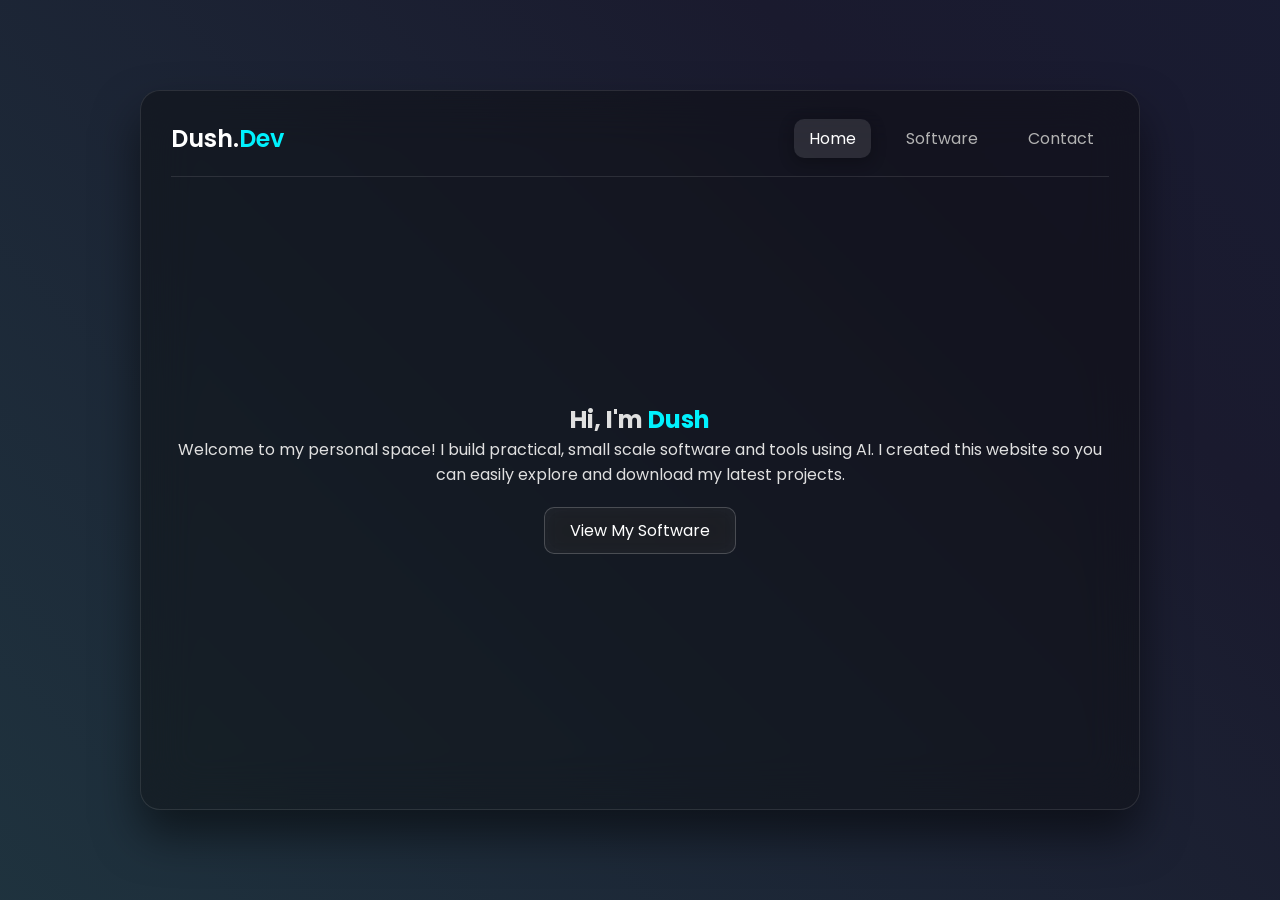
==== index.html @ cdedb85a "Add files via upload" ====
<!DOCTYPE html>
<html lang="en">
<head>
    <meta charset="UTF-8">
    <meta name="viewport" content="width=device-width, initial-scale=1.0">
    <title>Dush | Software Hub</title>
    <link rel="stylesheet" href="style.css">
    <link href="https://cdnjs.cloudflare.com/ajax/libs/font-awesome/6.0.0/css/all.min.css" rel="stylesheet">
</head>
<body>
    <!-- Glassmorphism Main Container -->
    <div class="glass-container">
        <nav>
            <h2 class="logo">Dush.<span>Dev</span></h2>
            <ul>
                <li><a href="#" onclick="showSection('home')" class="active" id="nav-home">Home</a></li>
                <li><a href="#" onclick="showSection('software')" id="nav-software">Software</a></li>
                <li><a href="#" onclick="showSection('contact')" id="nav-contact">Contact</a></li>
            </ul>
        </nav>

        <main>
            <!-- Home Section -->
            <section id="home" class="active-section">
                <h1>Hi, I'm <span class="highlight">Dush</span></h1>
                <p>Welcome to my personal space! I build practical, small scale software and tools using AI. I created this website so you can easily explore and download my latest projects.</p>
                <button class="glass-btn" onclick="showSection('software')">View My Software</button>
            </section>

            <!-- Software Section -->
            <section id="software" class="hidden-section">
                <h1>My <span class="highlight">Software</span></h1>
                <div class="software-grid">
                    
                    <!-- LensLock Portable Software Card -->
                    <div class="glass-card">
                        <i class="fa-solid fa-lock fa-3x"></i>
                        <h3>LensLock Portable</h3>
                        <p>A simple tool that locks your webcam to protect against unauthorized access.</p>
                        <!-- Updated JS Button (No hover link, no new tab) -->
                        <button onclick="window.location.href='https://drive.google.com/uc?export=download&id=1uXqanwPpgvBG5njnbQ20a7h1EgF40jZ5'" class="glass-btn download-btn"><i class="fa-solid fa-download"></i> Download</button>
                    </div>

                </div>
            </section>

            <!-- Contact Section -->
            <section id="contact" class="hidden-section">
                <h1>Contact <span class="highlight">Me</span></h1>
                <p>If you need a custom tool built or want to report a bug, drop me a message below.</p>
               <form action="https://formspree.io/f/mgogzkgg" method="POST" class="glass-form">
    <!-- Meke 'name' kiyana attributes eka thama aluthen ekathu kale -->
    <input type="text" name="name" placeholder="Your Name" required>
    <input type="email" name="email" placeholder="Your Email" required>
    <textarea name="message" placeholder="Your Message" rows="4" required></textarea>
    <button type="submit" class="glass-btn">Send Message</button>
</form>
            </section>
        </main>
    </div>

    <script src="script.js"></script>
</body>
</html>
---- style.css ----
@import url('https://fonts.googleapis.com/css2?family=Poppins:wght@300;400;600&display=swap');

* {
    margin: 0;
    padding: 0;
    box-sizing: border-box;
    font-family: 'Poppins', sans-serif;
}

body {
    min-height: 100vh;
    display: flex;
    justify-content: center;
    align-items: center;
    /* Dark Animated Gradient Background */
    background: linear-gradient(45deg, #0f2027, #203a43, #1a1a2e, #16213e, #0f3460);
    background-size: 400% 400%;
    animation: gradientBG 15s ease infinite;
    color: #e0e0e0;
    overflow: hidden;
}

@keyframes gradientBG {
    0% { background-position: 0% 50%; }
    50% { background-position: 100% 50%; }
    100% { background-position: 0% 50%; }
}

/* Dark iOS Liquid Glass Effect */
.glass-container {
    width: 85%;
    max-width: 1000px;
    min-height: 80vh;
    background: rgba(10, 10, 10, 0.4);
    backdrop-filter: blur(25px);
    -webkit-backdrop-filter: blur(25px);
    border: 1px solid rgba(255, 255, 255, 0.1);
    border-radius: 20px;
    box-shadow: 0 25px 45px rgba(0, 0, 0, 0.5);
    padding: 30px;
    display: flex;
    flex-direction: column;
}

nav {
    display: flex;
    justify-content: space-between;
    align-items: center;
    padding-bottom: 20px;
    border-bottom: 1px solid rgba(255, 255, 255, 0.1);
}

.logo {
    font-size: 24px;
    font-weight: 600;
    color: #ffffff;
}

.logo span {
    color: #00f2fe; /* Cyberpunk/Neon Blue highlight */
}

nav ul {
    list-style: none;
    display: flex;
    gap: 20px;
}

nav a {
    text-decoration: none;
    color: #b3b3b3;
    font-weight: 400;
    padding: 8px 15px;
    border-radius: 10px;
    transition: 0.3s;
}

nav a:hover, nav a.active {
    color: #ffffff;
    background: rgba(255, 255, 255, 0.1);
    box-shadow: 0 4px 15px rgba(0, 0, 0, 0.3);
}

main {
    flex-grow: 1;
    display: flex;
    flex-direction: column;
    justify-content: center;
    align-items: center;
    text-align: center;
    padding: 20px 0;
}

.highlight {
    color: #00f2fe;
}

.hidden-section {
    display: none;
}

.active-section {
    display: block;
    animation: fadeIn 0.8s ease;
}

@keyframes fadeIn {
    from { opacity: 0; transform: translateY(20px); }
    to { opacity: 1; transform: translateY(0); }
}

/* Dark Glass Buttons */
.glass-btn {
    margin-top: 20px;
    padding: 10px 25px;
    border: none;
    background: rgba(255, 255, 255, 0.05);
    color: #ffffff;
    font-size: 16px;
    border-radius: 10px;
    cursor: pointer;
    backdrop-filter: blur(10px);
    border: 1px solid rgba(255, 255, 255, 0.2);
    transition: 0.3s;
    text-decoration: none;
    display: inline-block;
}

.glass-btn:hover {
    background: rgba(255, 255, 255, 0.15);
    border: 1px solid #00f2fe;
    transform: translateY(-2px);
    box-shadow: 0 0 15px rgba(0, 242, 254, 0.3);
}

/* Software Grid */
.software-grid {
    display: flex;
    justify-content: center;
    gap: 25px;
    flex-wrap: wrap;
    margin-top: 30px;
}

.glass-card {
    background: rgba(0, 0, 0, 0.3);
    padding: 25px;
    border-radius: 15px;
    border: 1px solid rgba(255, 255, 255, 0.1);
    width: 280px;
    text-align: center;
    backdrop-filter: blur(15px);
    transition: 0.3s;
    color: #e0e0e0;
}

.glass-card:hover {
    transform: translateY(-10px);
    background: rgba(0, 0, 0, 0.5);
    border: 1px solid rgba(255, 255, 255, 0.3);
    box-shadow: 0 15px 25px rgba(0, 0, 0, 0.4);
}

.glass-card i {
    color: #00f2fe;
}

.glass-card h3 {
    margin: 15px 0 10px;
    color: #ffffff;
}

.glass-card p {
    font-size: 14px;
    margin-bottom: 15px;
    line-height: 1.5;
}

/* Dark Form Styles */
.glass-form {
    display: flex;
    flex-direction: column;
    gap: 15px;
    width: 100%;
    max-width: 400px;
    margin: 20px auto 0;
}

.glass-form input, .glass-form textarea {
    padding: 12px;
    border-radius: 10px;
    border: 1px solid rgba(255, 255, 255, 0.1);
    background: rgba(0, 0, 0, 0.3);
    color: #ffffff;
    font-size: 16px;
    outline: none;
    transition: 0.3s;
}

.glass-form input:focus, .glass-form textarea:focus {
    border: 1px solid #00f2fe;
    background: rgba(0, 0, 0, 0.5);
}

.glass-form input::placeholder, .glass-form textarea::placeholder {
    color: #888888;
}
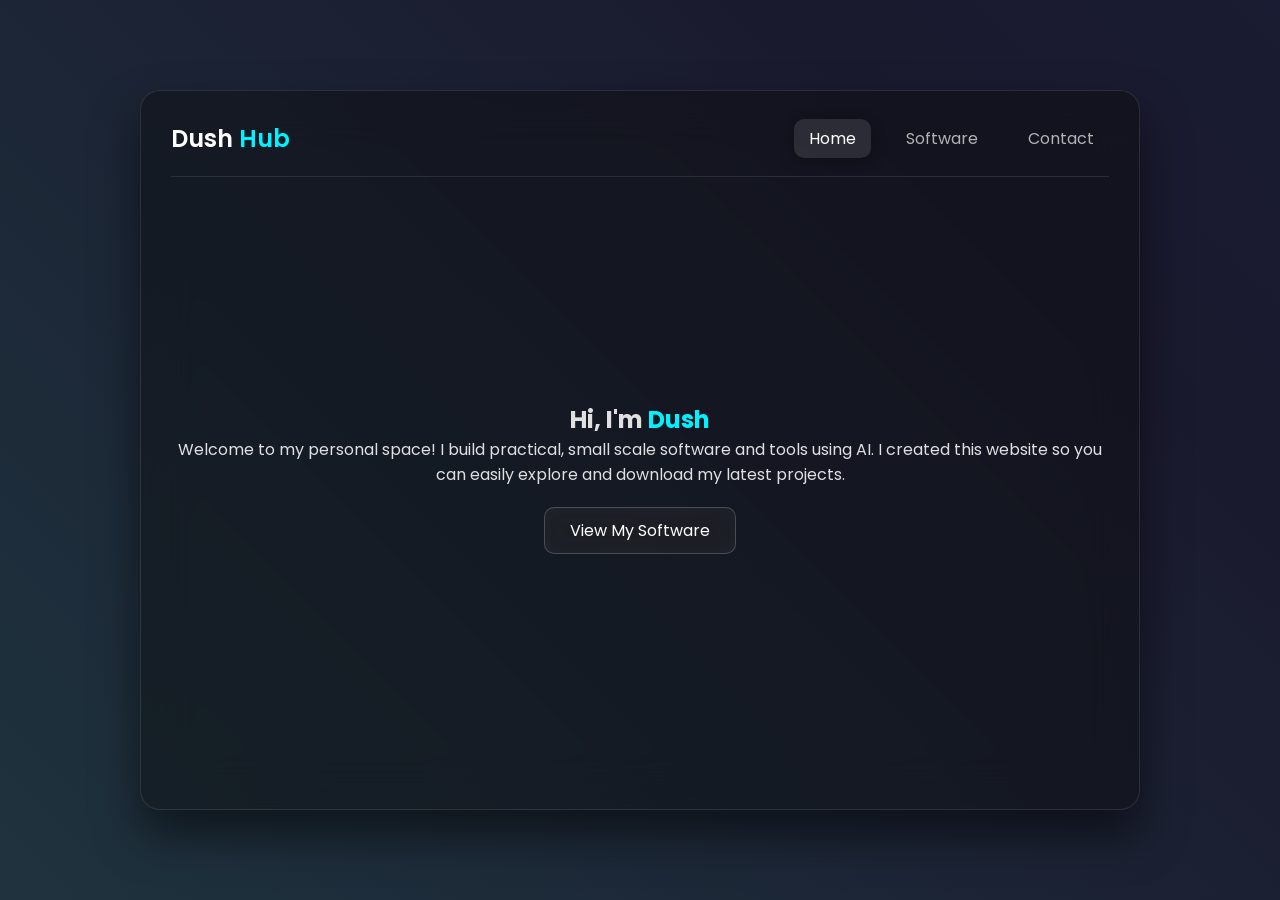
==== commit 7787742f: "Update index.html" ====
--- a/index.html
+++ b/index.html
@@ -11,7 +11,7 @@
     <!-- Glassmorphism Main Container -->
     <div class="glass-container">
         <nav>
-            <h2 class="logo">Dush.<span>Dev</span></h2>
+            <h2 class="logo">Dush <span>Hub</span></h2>
             <ul>
                 <li><a href="#" onclick="showSection('home')" class="active" id="nav-home">Home</a></li>
                 <li><a href="#" onclick="showSection('software')" id="nav-software">Software</a></li>
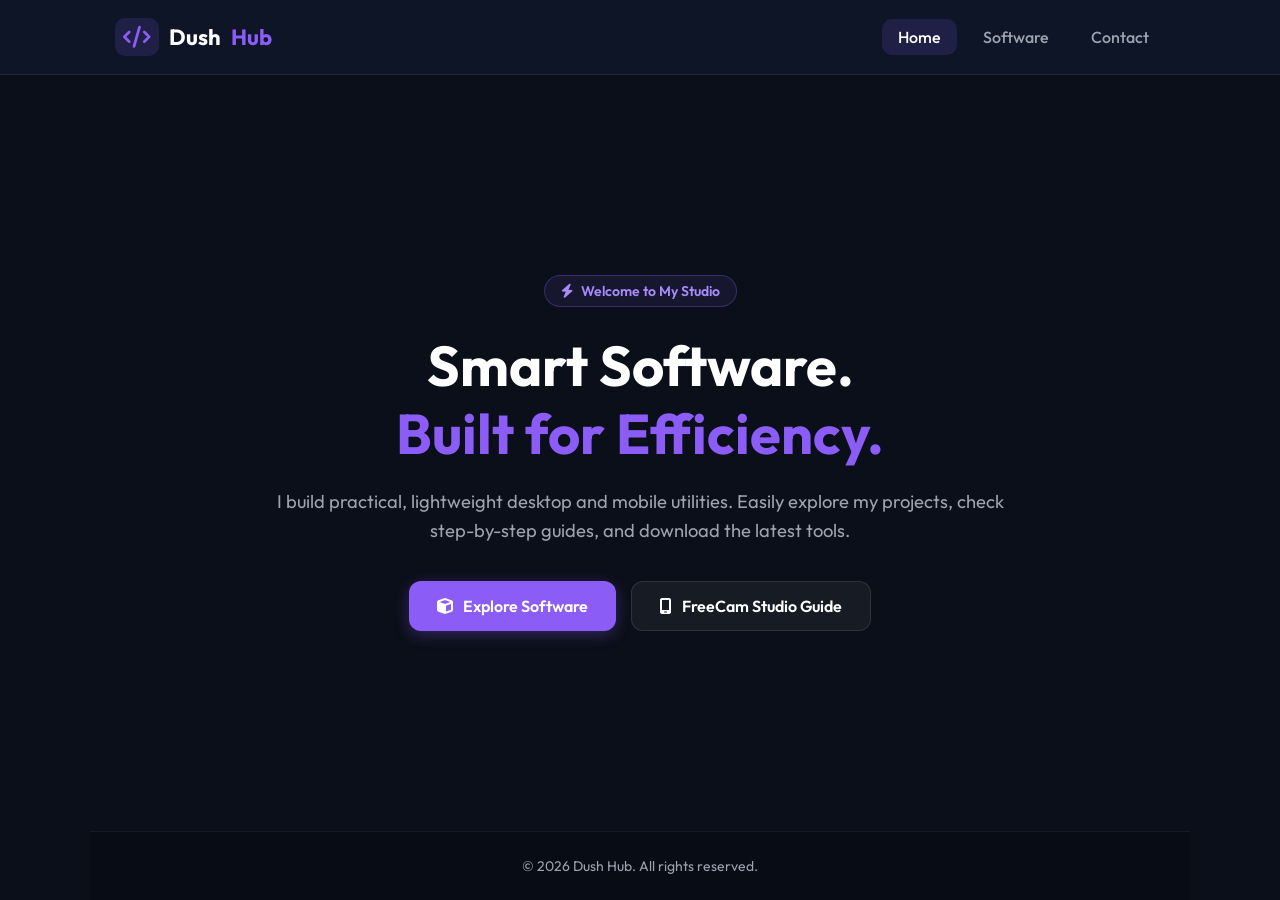
==== commit defd9dc4: "Add files via upload" ====
--- a/index.html
+++ b/index.html
@@ -1,64 +1,45 @@
-<!DOCTYPE html>
-<html lang="en">
-<head>
-    <meta charset="UTF-8">
-    <meta name="viewport" content="width=device-width, initial-scale=1.0">
-    <title>Dush | Software Hub</title>
-    <link rel="stylesheet" href="style.css">
-    <link href="https://cdnjs.cloudflare.com/ajax/libs/font-awesome/6.0.0/css/all.min.css" rel="stylesheet">
-</head>
-<body>
-    <!-- Glassmorphism Main Container -->
-    <div class="glass-container">
-        <nav>
-            <h2 class="logo">Dush <span>Hub</span></h2>
-            <ul>
-                <li><a href="#" onclick="showSection('home')" class="active" id="nav-home">Home</a></li>
-                <li><a href="#" onclick="showSection('software')" id="nav-software">Software</a></li>
-                <li><a href="#" onclick="showSection('contact')" id="nav-contact">Contact</a></li>
-            </ul>
-        </nav>
-
-        <main>
-            <!-- Home Section -->
-            <section id="home" class="active-section">
-                <h1>Hi, I'm <span class="highlight">Dush</span></h1>
-                <p>Welcome to my personal space! I build practical, small scale software and tools using AI. I created this website so you can easily explore and download my latest projects.</p>
-                <button class="glass-btn" onclick="showSection('software')">View My Software</button>
-            </section>
-
-            <!-- Software Section -->
-            <section id="software" class="hidden-section">
-                <h1>My <span class="highlight">Software</span></h1>
-                <div class="software-grid">
-                    
-                    <!-- LensLock Portable Software Card -->
-                    <div class="glass-card">
-                        <i class="fa-solid fa-lock fa-3x"></i>
-                        <h3>LensLock Portable</h3>
-                        <p>A simple tool that locks your webcam to protect against unauthorized access.</p>
-                        <!-- Updated JS Button (No hover link, no new tab) -->
-                        <button onclick="window.location.href='https://drive.google.com/uc?export=download&id=1uXqanwPpgvBG5njnbQ20a7h1EgF40jZ5'" class="glass-btn download-btn"><i class="fa-solid fa-download"></i> Download</button>
-                    </div>
-
-                </div>
-            </section>
-
-            <!-- Contact Section -->
-            <section id="contact" class="hidden-section">
-                <h1>Contact <span class="highlight">Me</span></h1>
-                <p>If you need a custom tool built or want to report a bug, drop me a message below.</p>
-               <form action="https://formspree.io/f/mgogzkgg" method="POST" class="glass-form">
-    <!-- Meke 'name' kiyana attributes eka thama aluthen ekathu kale -->
-    <input type="text" name="name" placeholder="Your Name" required>
-    <input type="email" name="email" placeholder="Your Email" required>
-    <textarea name="message" placeholder="Your Message" rows="4" required></textarea>
-    <button type="submit" class="glass-btn">Send Message</button>
-</form>
-            </section>
-        </main>
-    </div>
-
-    <script src="script.js"></script>
-</body>
-</html>
+<!DOCTYPE html>
+<html lang="en">
+<head>
+    <meta charset="UTF-8">
+    <meta name="viewport" content="width=device-width, initial-scale=1.0">
+    <title>Dush Hub - Professional Software Studio & Tools</title>
+    <meta name="description" content="Welcome to Dush Hub. Explore lightweight utilities like FreeCam Studio, LensLock Portable, and OBS Renamer created by Dush.">
+    <meta name="keywords" content="dush hub, freecam studio, lenslock portable, obs renamer, android webcam, software tools">
+    <link rel="stylesheet" href="style.css">
+    <link href="https://cdnjs.cloudflare.com/ajax/libs/font-awesome/6.4.0/css/all.min.css" rel="stylesheet">
+</head>
+<body>
+    <!-- Top Navigation Bar -->
+    <header class="navbar">
+        <div class="nav-container">
+            <a href="index.html" class="logo">
+                <i class="fa-solid fa-code"></i> Dush<span>Hub</span>
+            </a>
+            <nav class="nav-links">
+                <a href="index.html" class="active">Home</a>
+                <a href="software.html">Software</a>
+                <a href="contact.html">Contact</a>
+            </nav>
+        </div>
+    </header>
+
+    <!-- Hero Section -->
+    <main class="main-content">
+        <section class="hero">
+            <div class="hero-badge"><i class="fa-solid fa-bolt"></i> Welcome to My Studio</div>
+            <h1>Smart Software. <br><span>Built for Efficiency.</span></h1>
+            <p>I build practical, lightweight desktop and mobile utilities. Easily explore my projects, check step-by-step guides, and download the latest tools.</p>
+            <div class="hero-cta">
+                <a href="software.html" class="btn-main"><i class="fa-solid fa-cube"></i> Explore Software</a>
+                <a href="freecam.html" class="btn-sub"><i class="fa-solid fa-mobile-screen"></i> FreeCam Studio Guide</a>
+            </div>
+        </section>
+    </main>
+
+    <!-- Footer with Copyright Centered -->
+    <footer class="footer">
+        <p>&copy; 2026 Dush Hub. All rights reserved.</p>
+    </footer>
+</body>
+</html>
--- a/style.css
+++ b/style.css
@@ -1,207 +1,431 @@
-@import url('https://fonts.googleapis.com/css2?family=Poppins:wght@300;400;600&display=swap');
-
-* {
-    margin: 0;
-    padding: 0;
-    box-sizing: border-box;
-    font-family: 'Poppins', sans-serif;
-}
-
-body {
-    min-height: 100vh;
-    display: flex;
-    justify-content: center;
-    align-items: center;
-    /* Dark Animated Gradient Background */
-    background: linear-gradient(45deg, #0f2027, #203a43, #1a1a2e, #16213e, #0f3460);
-    background-size: 400% 400%;
-    animation: gradientBG 15s ease infinite;
-    color: #e0e0e0;
-    overflow: hidden;
-}
-
-@keyframes gradientBG {
-    0% { background-position: 0% 50%; }
-    50% { background-position: 100% 50%; }
-    100% { background-position: 0% 50%; }
-}
-
-/* Dark iOS Liquid Glass Effect */
-.glass-container {
-    width: 85%;
-    max-width: 1000px;
-    min-height: 80vh;
-    background: rgba(10, 10, 10, 0.4);
-    backdrop-filter: blur(25px);
-    -webkit-backdrop-filter: blur(25px);
-    border: 1px solid rgba(255, 255, 255, 0.1);
-    border-radius: 20px;
-    box-shadow: 0 25px 45px rgba(0, 0, 0, 0.5);
-    padding: 30px;
-    display: flex;
-    flex-direction: column;
-}
-
-nav {
-    display: flex;
-    justify-content: space-between;
-    align-items: center;
-    padding-bottom: 20px;
-    border-bottom: 1px solid rgba(255, 255, 255, 0.1);
-}
-
-.logo {
-    font-size: 24px;
-    font-weight: 600;
-    color: #ffffff;
-}
-
-.logo span {
-    color: #00f2fe; /* Cyberpunk/Neon Blue highlight */
-}
-
-nav ul {
-    list-style: none;
-    display: flex;
-    gap: 20px;
-}
-
-nav a {
-    text-decoration: none;
-    color: #b3b3b3;
-    font-weight: 400;
-    padding: 8px 15px;
-    border-radius: 10px;
-    transition: 0.3s;
-}
-
-nav a:hover, nav a.active {
-    color: #ffffff;
-    background: rgba(255, 255, 255, 0.1);
-    box-shadow: 0 4px 15px rgba(0, 0, 0, 0.3);
-}
-
-main {
-    flex-grow: 1;
-    display: flex;
-    flex-direction: column;
-    justify-content: center;
-    align-items: center;
-    text-align: center;
-    padding: 20px 0;
-}
-
-.highlight {
-    color: #00f2fe;
-}
-
-.hidden-section {
-    display: none;
-}
-
-.active-section {
-    display: block;
-    animation: fadeIn 0.8s ease;
-}
-
-@keyframes fadeIn {
-    from { opacity: 0; transform: translateY(20px); }
-    to { opacity: 1; transform: translateY(0); }
-}
-
-/* Dark Glass Buttons */
-.glass-btn {
-    margin-top: 20px;
-    padding: 10px 25px;
-    border: none;
-    background: rgba(255, 255, 255, 0.05);
-    color: #ffffff;
-    font-size: 16px;
-    border-radius: 10px;
-    cursor: pointer;
-    backdrop-filter: blur(10px);
-    border: 1px solid rgba(255, 255, 255, 0.2);
-    transition: 0.3s;
-    text-decoration: none;
-    display: inline-block;
-}
-
-.glass-btn:hover {
-    background: rgba(255, 255, 255, 0.15);
-    border: 1px solid #00f2fe;
-    transform: translateY(-2px);
-    box-shadow: 0 0 15px rgba(0, 242, 254, 0.3);
-}
-
-/* Software Grid */
-.software-grid {
-    display: flex;
-    justify-content: center;
-    gap: 25px;
-    flex-wrap: wrap;
-    margin-top: 30px;
-}
-
-.glass-card {
-    background: rgba(0, 0, 0, 0.3);
-    padding: 25px;
-    border-radius: 15px;
-    border: 1px solid rgba(255, 255, 255, 0.1);
-    width: 280px;
-    text-align: center;
-    backdrop-filter: blur(15px);
-    transition: 0.3s;
-    color: #e0e0e0;
-}
-
-.glass-card:hover {
-    transform: translateY(-10px);
-    background: rgba(0, 0, 0, 0.5);
-    border: 1px solid rgba(255, 255, 255, 0.3);
-    box-shadow: 0 15px 25px rgba(0, 0, 0, 0.4);
-}
-
-.glass-card i {
-    color: #00f2fe;
-}
-
-.glass-card h3 {
-    margin: 15px 0 10px;
-    color: #ffffff;
-}
-
-.glass-card p {
-    font-size: 14px;
-    margin-bottom: 15px;
-    line-height: 1.5;
-}
-
-/* Dark Form Styles */
-.glass-form {
-    display: flex;
-    flex-direction: column;
-    gap: 15px;
-    width: 100%;
-    max-width: 400px;
-    margin: 20px auto 0;
-}
-
-.glass-form input, .glass-form textarea {
-    padding: 12px;
-    border-radius: 10px;
-    border: 1px solid rgba(255, 255, 255, 0.1);
-    background: rgba(0, 0, 0, 0.3);
-    color: #ffffff;
-    font-size: 16px;
-    outline: none;
-    transition: 0.3s;
-}
-
-.glass-form input:focus, .glass-form textarea:focus {
-    border: 1px solid #00f2fe;
-    background: rgba(0, 0, 0, 0.5);
-}
-
-.glass-form input::placeholder, .glass-form textarea::placeholder {
-    color: #888888;
-}
+@import url('https://fonts.googleapis.com/css2?family=Outfit:wght@300;400;500;600;700&display=swap');
+
+* {
+    margin: 0;
+    padding: 0;
+    box-sizing: border-box;
+    font-family: 'Outfit', sans-serif;
+}
+
+body {
+    background-color: #0b0f19;
+    color: #e5e7eb;
+    min-height: 100vh;
+    display: flex;
+    flex-direction: column;
+}
+
+/* Navbar */
+.navbar {
+    background: rgba(15, 23, 42, 0.9);
+    border-bottom: 1px solid rgba(255, 255, 255, 0.08);
+    position: sticky;
+    top: 0;
+    z-index: 100;
+    backdrop-filter: blur(10px);
+}
+
+.nav-container {
+    max-width: 1100px;
+    margin: 0 auto;
+    padding: 18px 25px;
+    display: flex;
+    justify-content: space-between;
+    align-items: center;
+}
+
+.logo {
+    color: #ffffff;
+    font-size: 22px;
+    font-weight: 700;
+    text-decoration: none;
+    display: flex;
+    align-items: center;
+    gap: 10px;
+}
+
+.logo i {
+    color: #8b5cf6;
+    background: rgba(139, 92, 246, 0.15);
+    padding: 8px;
+    border-radius: 10px;
+}
+
+.logo span {
+    color: #8b5cf6;
+}
+
+.nav-links {
+    display: flex;
+    gap: 10px;
+}
+
+.nav-links a {
+    color: #9ca3af;
+    text-decoration: none;
+    font-weight: 500;
+    padding: 8px 16px;
+    border-radius: 10px;
+    transition: all 0.3s;
+}
+
+.nav-links a:hover, .nav-links a.active {
+    color: #ffffff;
+    background: rgba(139, 92, 246, 0.15);
+}
+
+/* Main Content Layout */
+.main-content {
+    flex-grow: 1;
+    max-width: 1100px;
+    width: 100%;
+    margin: 0 auto;
+    padding: 50px 25px;
+    display: flex;
+    flex-direction: column;
+    align-items: center;
+    justify-content: center;
+    text-align: center;
+}
+
+/* Hero Section */
+.hero {
+    max-width: 750px;
+}
+
+.hero-badge {
+    display: inline-flex;
+    align-items: center;
+    gap: 8px;
+    background: rgba(139, 92, 246, 0.1);
+    border: 1px solid rgba(139, 92, 246, 0.3);
+    color: #a78bfa;
+    padding: 6px 16px;
+    border-radius: 30px;
+    font-size: 14px;
+    font-weight: 600;
+    margin-bottom: 25px;
+}
+
+.hero h1 {
+    font-size: 3.5rem;
+    font-weight: 700;
+    color: #ffffff;
+    line-height: 1.2;
+    margin-bottom: 20px;
+}
+
+.hero h1 span {
+    color: #8b5cf6;
+}
+
+.hero p {
+    font-size: 1.15rem;
+    color: #9ca3af;
+    line-height: 1.6;
+    margin-bottom: 35px;
+}
+
+.hero-cta {
+    display: flex;
+    justify-content: center;
+    gap: 15px;
+    flex-wrap: wrap;
+}
+
+/* Buttons */
+.btn-main {
+    background: #8b5cf6;
+    color: #ffffff;
+    font-weight: 600;
+    padding: 14px 28px;
+    border-radius: 12px;
+    text-decoration: none;
+    display: inline-flex;
+    align-items: center;
+    gap: 10px;
+    border: none;
+    cursor: pointer;
+    transition: background 0.3s, transform 0.2s;
+    box-shadow: 0 4px 15px rgba(139, 92, 246, 0.3);
+}
+
+.btn-main:hover {
+    background: #7c3aed;
+    transform: translateY(-2px);
+}
+
+.btn-sub {
+    background: rgba(255, 255, 255, 0.05);
+    color: #ffffff;
+    font-weight: 600;
+    padding: 14px 28px;
+    border-radius: 12px;
+    text-decoration: none;
+    display: inline-flex;
+    align-items: center;
+    gap: 10px;
+    border: 1px solid rgba(255, 255, 255, 0.1);
+    cursor: pointer;
+    transition: all 0.3s;
+}
+
+.btn-sub:hover {
+    background: rgba(255, 255, 255, 0.1);
+    border-color: rgba(255, 255, 255, 0.2);
+    transform: translateY(-2px);
+}
+
+/* Cards Grid */
+.page-header {
+    margin-bottom: 40px;
+}
+
+.page-header h2 {
+    font-size: 2.5rem;
+    font-weight: 700;
+    color: #ffffff;
+    margin-bottom: 10px;
+}
+
+.page-header h2 span {
+    color: #8b5cf6;
+}
+
+.page-header p {
+    color: #9ca3af;
+    font-size: 1.05rem;
+}
+
+.cards-grid {
+    display: grid;
+    grid-template-columns: repeat(auto-fit, minmax(320px, 1fr));
+    gap: 25px;
+    width: 100%;
+}
+
+.card {
+    background: #111827;
+    border: 1px solid rgba(255, 255, 255, 0.06);
+    border-radius: 20px;
+    padding: 35px 25px;
+    text-align: left;
+    display: flex;
+    flex-direction: column;
+    justify-content: space-between;
+    transition: transform 0.3s, border-color 0.3s;
+}
+
+.card:hover {
+    transform: translateY(-5px);
+    border-color: rgba(139, 92, 246, 0.4);
+}
+
+.card-icon {
+    font-size: 32px;
+    color: #8b5cf6;
+    margin-bottom: 20px;
+}
+
+.card h3 {
+    font-size: 20px;
+    font-weight: 600;
+    color: #ffffff;
+    margin-bottom: 12px;
+}
+
+.card p {
+    font-size: 14px;
+    color: #9ca3af;
+    line-height: 1.6;
+    margin-bottom: 25px;
+}
+
+.card-btn {
+    color: #a78bfa;
+    text-decoration: none;
+    font-weight: 600;
+    font-size: 14px;
+    display: inline-flex;
+    align-items: center;
+    gap: 8px;
+    transition: color 0.3s;
+}
+
+.card-btn:hover {
+    color: #ffffff;
+}
+
+/* Documentation / Guide Layout */
+.doc-container {
+    background: #111827;
+    border: 1px solid rgba(255, 255, 255, 0.06);
+    border-radius: 20px;
+    padding: 40px;
+    width: 100%;
+    box-shadow: 0 10px 30px rgba(0,0,0,0.3);
+}
+
+.back-link {
+    color: #9ca3af;
+    text-decoration: none;
+    font-weight: 500;
+    font-size: 14px;
+    display: inline-flex;
+    align-items: center;
+    gap: 8px;
+    margin-bottom: 25px;
+    transition: color 0.3s;
+}
+
+.back-link:hover {
+    color: #8b5cf6;
+}
+
+.doc-container h1 {
+    font-size: 2.2rem;
+    font-weight: 700;
+    color: #ffffff;
+    margin-bottom: 10px;
+}
+
+.doc-subtitle {
+    color: #9ca3af;
+    font-size: 1.05rem;
+    margin-bottom: 30px;
+}
+
+.guide-box {
+    background: #1f2937;
+    border: 1px solid rgba(255, 255, 255, 0.05);
+    border-radius: 14px;
+    padding: 25px;
+    margin-bottom: 20px;
+    text-align: left;
+}
+
+.guide-box h3 {
+    color: #a78bfa;
+    font-size: 1.2rem;
+    font-weight: 600;
+    margin-bottom: 12px;
+    display: flex;
+    align-items: center;
+    gap: 10px;
+}
+
+.guide-box p, .guide-box li {
+    color: #d1d5db;
+    font-size: 0.95rem;
+    line-height: 1.7;
+}
+
+.guide-box ul, .guide-box ol {
+    margin-left: 20px;
+    margin-top: 8px;
+    display: flex;
+    flex-direction: column;
+    gap: 6px;
+}
+
+.highlight-box {
+    background: linear-gradient(135deg, rgba(139, 92, 246, 0.1), rgba(31, 41, 55, 0.8));
+    border-color: rgba(139, 92, 246, 0.2);
+}
+
+.download-btns {
+    display: flex;
+    gap: 15px;
+    margin-top: 30px;
+}
+
+/* Single Tool Box */
+.single-tool-box {
+    background: #111827;
+    border: 1px solid rgba(255, 255, 255, 0.06);
+    border-radius: 20px;
+    padding: 40px;
+    max-width: 650px;
+    width: 100%;
+    text-align: center;
+}
+
+.single-tool-box .back-link {
+    align-self: flex-start;
+    display: block;
+    text-align: left;
+}
+
+.tool-icon-large {
+    font-size: 48px;
+    color: #8b5cf6;
+    background: rgba(139, 92, 246, 0.1);
+    width: 90px;
+    height: 90px;
+    border-radius: 50%;
+    display: flex;
+    align-items: center;
+    justify-content: center;
+    margin: 0 auto 20px;
+}
+
+.single-tool-box h1, .single-tool-box h2 {
+    font-size: 2rem;
+    font-weight: 700;
+    color: #ffffff;
+    margin-bottom: 15px;
+}
+
+.single-tool-box p {
+    color: #9ca3af;
+    line-height: 1.6;
+    margin-bottom: 25px;
+}
+
+/* Form */
+.form-grid {
+    display: flex;
+    flex-direction: column;
+    gap: 15px;
+}
+
+.form-grid input, .form-grid textarea {
+    width: 100%;
+    padding: 14px 18px;
+    background: #1f2937;
+    border: 1px solid rgba(255, 255, 255, 0.08);
+    border-radius: 12px;
+    color: #ffffff;
+    font-size: 15px;
+    outline: none;
+}
+
+.form-grid input:focus, .form-grid textarea:focus {
+    border-color: #8b5cf6;
+}
+
+/* Footer Centered */
+.footer {
+    background: #080c14;
+    border-top: 1px solid rgba(255, 255, 255, 0.06);
+    padding: 25px;
+    display: flex;
+    justify-content: center;
+    align-items: center;
+    max-width: 1100px;
+    width: 100%;
+    margin: 0 auto;
+    font-size: 14px;
+    color: #9ca3af;
+    text-align: center;
+}
+
+/* Responsive */
+@media (max-width: 768px) {
+    .hero h1 {
+        font-size: 2.5rem;
+    }
+    .download-btns {
+        flex-direction: column;
+    }
+}
